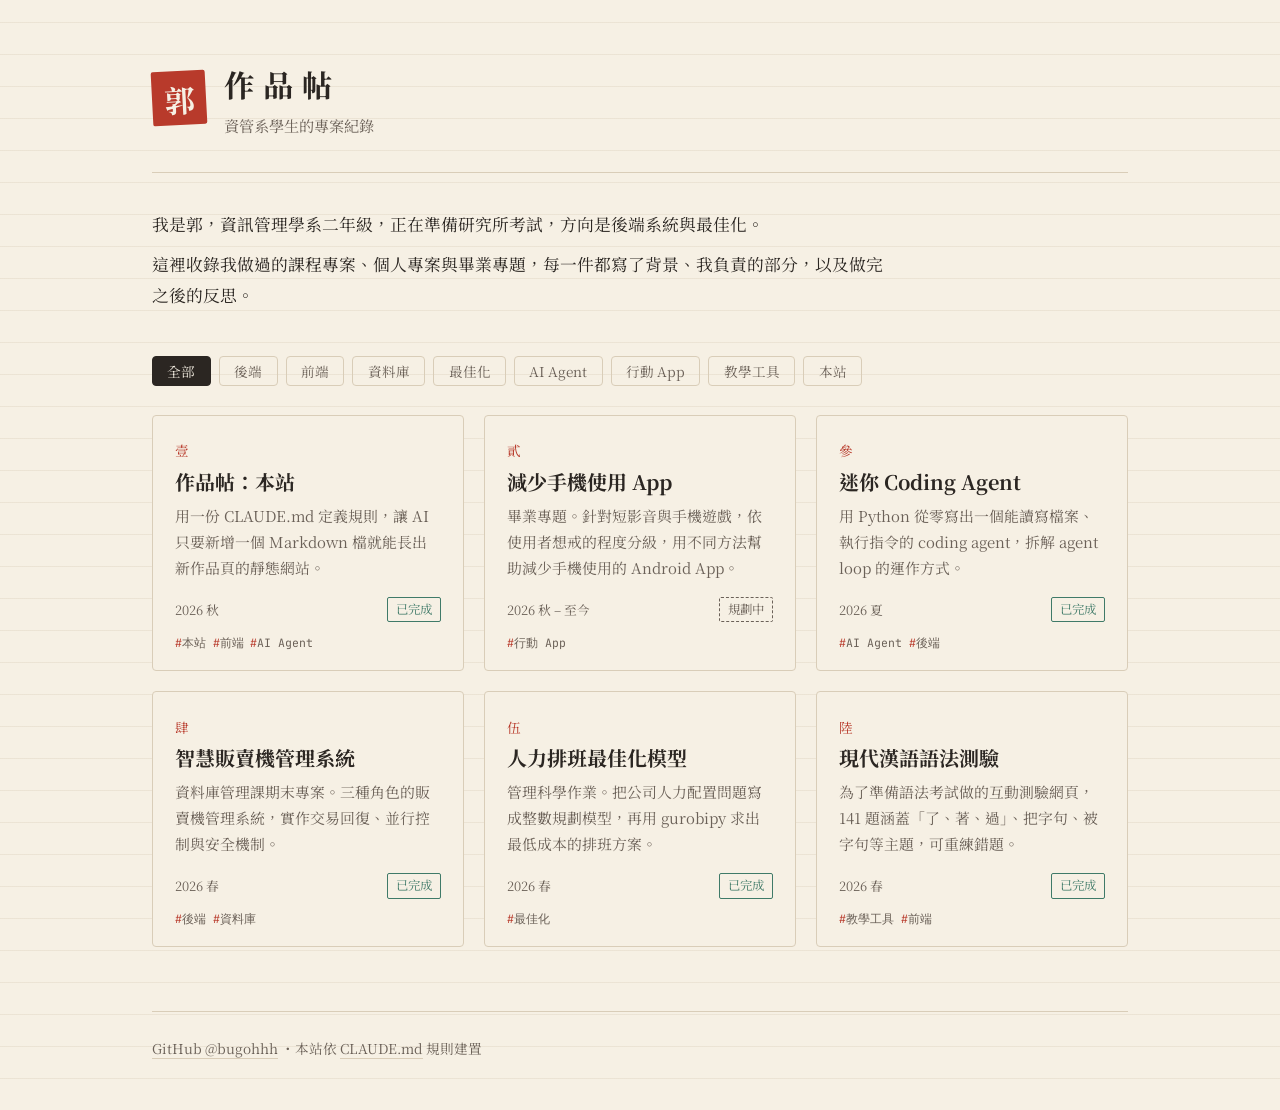
==== index.html @ 2192c21a "feat: 建立作品帖與 CLAUDE.md 規則" ====
<!DOCTYPE html>
<html lang="zh-Hant-TW">
<head>
  <meta charset="UTF-8">
  <meta name="viewport" content="width=device-width, initial-scale=1">
  <title>作品帖｜郭</title>
  <meta name="description" content="郭的個人作品展示站：課程專案、個人專案與畢業專題。">
  <link rel="preconnect" href="https://fonts.googleapis.com">
  <link rel="preconnect" href="https://fonts.gstatic.com" crossorigin>
  <link href="https://fonts.googleapis.com/css2?family=Noto+Serif+TC:wght@400;700&family=JetBrains+Mono:wght@400&display=swap" rel="stylesheet">
  <link rel="stylesheet" href="assets/css/style.css">
</head>
<body>
  <div class="wrap">
    <header class="masthead">
      <a class="seal" href="./" aria-label="回到首頁">郭</a>
      <div>
        <h1>作品帖</h1>
        <p>資管系學生的專案紀錄</p>
      </div>
    </header>

    <section class="intro">
      <p>我是郭，資訊管理學系二年級，正在準備研究所考試，方向是後端系統與最佳化。</p>
      <p>這裡收錄我做過的課程專案、個人專案與畢業專題，每一件都寫了背景、我負責的部分，以及做完之後的反思。</p>
    </section>

    <nav class="filters" id="filters" aria-label="依標籤篩選"></nav>

    <ul class="grid" id="grid">
      <li class="empty">載入中…</li>
    </ul>

    <footer class="footer">
      <a href="https://github.com/bugohhh" target="_blank" rel="noopener">GitHub @bugohhh</a>
      ・本站依 <a href="https://github.com/bugohhh/portfolio/blob/main/CLAUDE.md" target="_blank" rel="noopener">CLAUDE.md</a> 規則建置
    </footer>
  </div>

  <script src="assets/js/common.js"></script>
  <script src="assets/js/home.js"></script>
</body>
</html>
---- assets/css/style.css ----
/* 作品帖 — 唯一樣式表。顏色只能使用 :root 變數（見 CLAUDE.md §4） */
:root {
  --paper: #f6f0e4;
  --paper-deep: #ede4d3;
  --ink: #2b2622;
  --ink-soft: #6b6158;
  --line: #d9cdb8;
  --vermilion: #b83a2b;
  --jade: #3f7a68;
  --ochre: #b0823a;

  --serif: "Noto Serif TC", "Songti TC", serif;
  --mono: "JetBrains Mono", ui-monospace, monospace;
  --measure: 46rem;
}

* { box-sizing: border-box; }

html { background: var(--paper); }

body {
  margin: 0;
  color: var(--ink);
  font-family: var(--serif);
  font-size: 17px;
  line-height: 1.85;
  background:
    repeating-linear-gradient(0deg, transparent 0 31px, color-mix(in srgb, var(--line) 35%, transparent) 31px 32px),
    var(--paper);
}

a { color: inherit; text-decoration-color: var(--line); text-underline-offset: 4px; }
a:hover { color: var(--vermilion); text-decoration-color: var(--vermilion); }

.wrap { max-width: 64rem; margin: 0 auto; padding: 0 1.5rem; }

/* ---------- 頁首 ---------- */
.masthead {
  display: flex;
  align-items: center;
  gap: 1.1rem;
  padding: 3.5rem 0 2rem;
  border-bottom: 1px solid var(--line);
}
.seal {
  flex: none;
  display: grid;
  place-items: center;
  width: 3.4rem;
  height: 3.4rem;
  background: var(--vermilion);
  color: var(--paper);
  font-size: 1.9rem;
  font-weight: 700;
  border-radius: 2px;
  text-decoration: none;
  transform: rotate(-3deg);
}
.seal:hover { color: var(--paper); }
.masthead h1 { margin: 0; font-size: 1.9rem; letter-spacing: 0.3em; font-weight: 700; }
.masthead p { margin: 0; color: var(--ink-soft); font-size: 0.95rem; }

/* ---------- 自我介紹 ---------- */
.intro {
  max-width: var(--measure);
  padding: 2.2rem 0 1rem;
  font-size: 1.05rem;
}
.intro p { margin: 0 0 0.6rem; }

/* ---------- 標籤篩選 ---------- */
.filters { display: flex; flex-wrap: wrap; gap: 0.5rem; padding: 1.2rem 0 1.8rem; }
.chip {
  font: 0.85rem var(--serif);
  padding: 0.25rem 0.9rem;
  border: 1px solid var(--line);
  border-radius: 4px;
  background: transparent;
  color: var(--ink-soft);
  cursor: pointer;
}
.chip:hover { border-color: var(--vermilion); color: var(--vermilion); }
.chip[aria-pressed="true"] { background: var(--ink); border-color: var(--ink); color: var(--paper); }

/* ---------- 卡片牆 ---------- */
.grid {
  display: grid;
  grid-template-columns: repeat(auto-fill, minmax(17.5rem, 1fr));
  gap: 1.25rem;
  padding: 0;
  margin: 0 0 4rem;
  list-style: none;
}
.card {
  position: relative;
  display: flex;
  flex-direction: column;
  height: 100%;
  padding: 1.4rem 1.4rem 1.2rem;
  background: var(--paper);
  border: 1px solid var(--line);
  border-radius: 4px;
  text-decoration: none;
  transition: background 0.15s, border-color 0.15s;
}
.card:hover { background: var(--paper-deep); border-color: var(--ink-soft); color: var(--ink); }
.card-no {
  font-size: 0.85rem;
  color: var(--vermilion);
  letter-spacing: 0.2em;
}
.card h2 { margin: 0.2rem 0 0.4rem; font-size: 1.25rem; line-height: 1.5; }
.card p { margin: 0 0 1rem; color: var(--ink-soft); font-size: 0.93rem; line-height: 1.75; flex: 1; }
.card-meta { display: flex; justify-content: space-between; align-items: center; gap: 0.5rem; font-size: 0.8rem; color: var(--ink-soft); }

.status { font-size: 0.78rem; padding: 0 0.5rem; border: 1px solid currentColor; border-radius: 2px; white-space: nowrap; }
.status-done { color: var(--jade); }
.status-wip { color: var(--ochre); }
.status-plan { color: var(--ink-soft); border-style: dashed; }

.tags { display: flex; flex-wrap: wrap; gap: 0.4rem; margin: 0.8rem 0 0; padding: 0; list-style: none; }
.tags li { font: 0.72rem var(--mono); color: var(--ink-soft); }
.tags li::before { content: "#"; color: var(--vermilion); }

.empty { color: var(--ink-soft); padding: 2rem 0; }

/* ---------- 內頁 ---------- */
.back { display: inline-block; margin: 2rem 0 0; font-size: 0.9rem; color: var(--ink-soft); }
.work-head { padding: 1.5rem 0 1.5rem; border-bottom: 1px solid var(--line); max-width: var(--measure); }
.work-head h1 { margin: 0.2rem 0 0.5rem; font-size: 2rem; line-height: 1.4; }
.work-head .lede { margin: 0; color: var(--ink-soft); font-size: 1.05rem; }

.facts {
  display: grid;
  grid-template-columns: 5rem 1fr;
  gap: 0.35rem 1rem;
  margin: 1.5rem 0 0;
  padding: 1rem 1.2rem;
  max-width: var(--measure);
  background: var(--paper-deep);
  border-left: 3px solid var(--jade);
  font-size: 0.92rem;
}
.facts dt { color: var(--ink-soft); }
.facts dd { margin: 0; }
.facts code { font: 0.82rem var(--mono); }

/* Markdown 內文 */
.prose { max-width: var(--measure); padding: 1rem 0 2rem; }
.prose h2 {
  margin: 2.4rem 0 0.8rem;
  font-size: 1.35rem;
  padding-left: 0.8rem;
  border-left: 4px solid var(--vermilion);
  line-height: 1.4;
}
.prose h3 { margin: 1.6rem 0 0.4rem; font-size: 1.08rem; }
.prose p { margin: 0 0 1rem; }
.prose ul, .prose ol { margin: 0 0 1rem; padding-left: 1.4rem; }
.prose li { margin: 0.25rem 0; }
.prose li::marker { color: var(--vermilion); }
.prose code { font: 0.86em var(--mono); background: var(--paper-deep); padding: 0.1em 0.35em; border-radius: 2px; }
.prose pre {
  margin: 0 0 1.2rem;
  padding: 1rem 1.2rem;
  overflow-x: auto;
  background: var(--ink);
  color: var(--paper);
  border-radius: 4px;
  font: 0.84rem/1.65 var(--mono);
}
.prose pre code { background: none; padding: 0; color: inherit; }
.prose blockquote {
  margin: 1.5rem 0;
  padding: 0.6rem 1.1rem;
  border-left: 3px solid var(--vermilion);
  background: color-mix(in srgb, var(--vermilion) 6%, var(--paper));
  color: var(--ink);
}
.prose blockquote p { margin: 0; }
.prose blockquote::before { content: "批注"; display: block; font-size: 0.75rem; color: var(--vermilion); letter-spacing: 0.3em; }
.prose a { color: var(--jade); }

.pager {
  display: flex;
  justify-content: space-between;
  gap: 1rem;
  max-width: var(--measure);
  padding: 1.5rem 0 4rem;
  border-top: 1px solid var(--line);
  font-size: 0.92rem;
}
.pager a { text-decoration: none; color: var(--ink-soft); }
.pager a:hover { color: var(--vermilion); }
.pager .next { margin-left: auto; text-align: right; }

/* ---------- 頁尾 ---------- */
.footer {
  padding: 1.5rem 0 3rem;
  border-top: 1px solid var(--line);
  color: var(--ink-soft);
  font-size: 0.85rem;
}

@media (max-width: 560px) {
  body { font-size: 16px; }
  .masthead { padding-top: 2.2rem; }
  .masthead h1 { font-size: 1.5rem; }
  .work-head h1 { font-size: 1.6rem; }
  .facts { grid-template-columns: 4rem 1fr; }
  .grid { grid-template-columns: 1fr; }
}
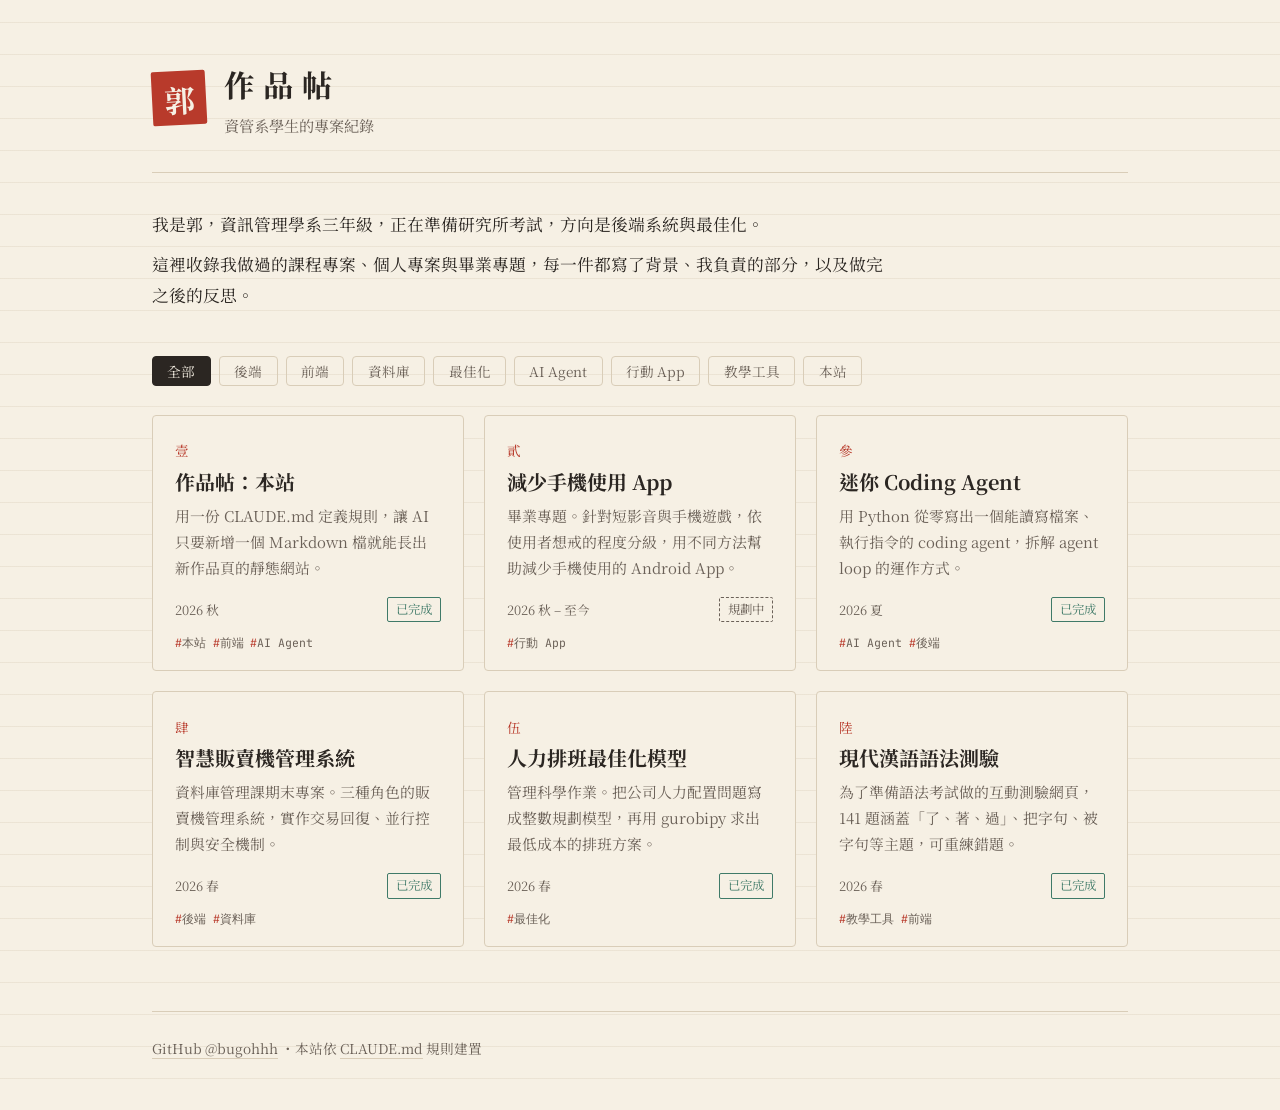
==== commit 916352a3: "fix: 修正年級為三年級" ====
--- a/index.html
+++ b/index.html
@@ -21,7 +21,7 @@
     </header>
 
     <section class="intro">
-      <p>我是郭，資訊管理學系二年級，正在準備研究所考試，方向是後端系統與最佳化。</p>
+      <p>我是郭，資訊管理學系三年級，正在準備研究所考試，方向是後端系統與最佳化。</p>
       <p>這裡收錄我做過的課程專案、個人專案與畢業專題，每一件都寫了背景、我負責的部分，以及做完之後的反思。</p>
     </section>
 
